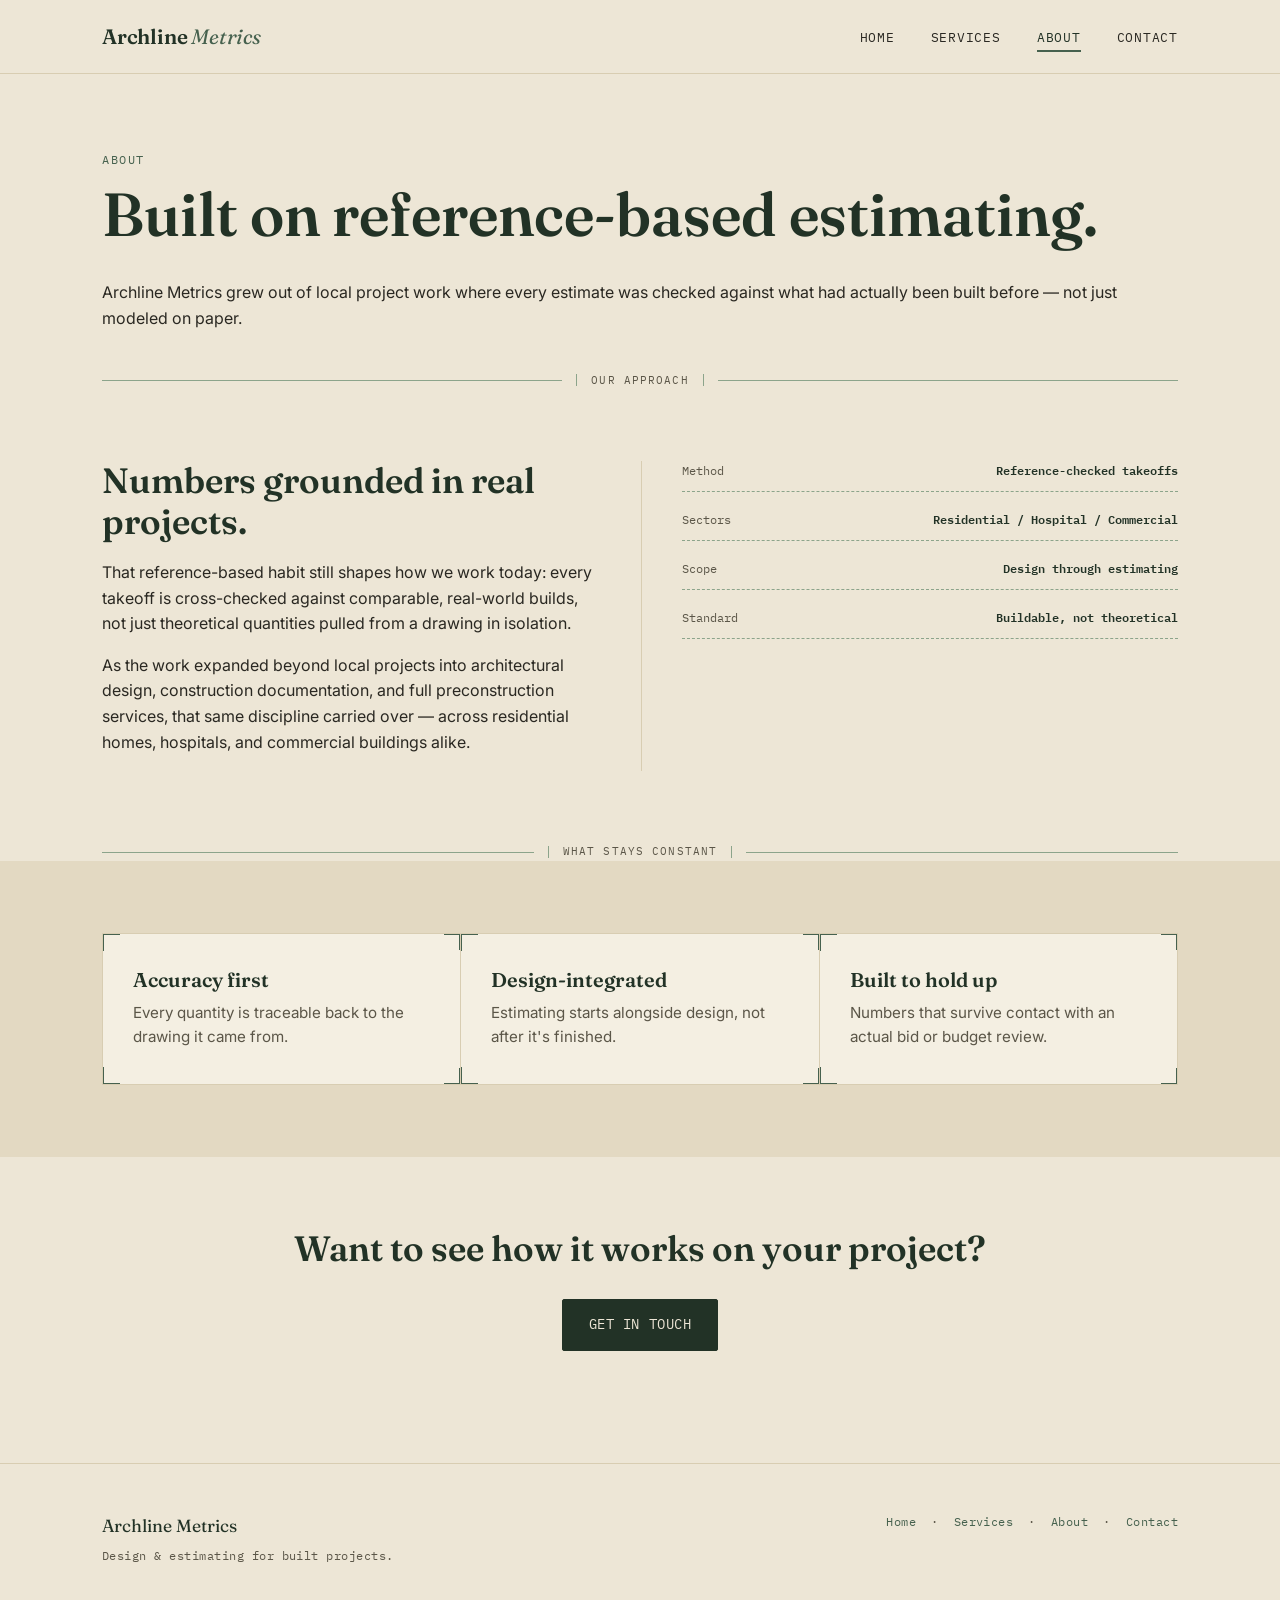
==== about.html @ 1ef8d774 "Add files via upload" ====
<!DOCTYPE html>
<html lang="en">
<head>
<meta charset="UTF-8">
<meta name="viewport" content="width=device-width, initial-scale=1.0">
<title>About — Archline Metrics</title>
<meta name="description" content="Archline Metrics grew out of reference-based estimating work into a full design and estimating practice for residential, hospital, and commercial projects.">
<link rel="preconnect" href="https://fonts.googleapis.com">
<link href="https://fonts.googleapis.com/css2?family=Fraunces:ital,wght@0,300;0,600;1,400&family=Inter:wght@400;500;600&family=IBM+Plex+Mono:wght@400;500&display=swap" rel="stylesheet">
<link rel="stylesheet" href="styles.css">
</head>
<body>

<header class="site-header">
  <div class="nav-row">
    <a href="index.html" class="brand">Archline <span>Metrics</span></a>
    <button class="nav-toggle" aria-label="Toggle navigation" aria-expanded="false">Menu</button>
    <ul class="nav-links">
      <li><a href="index.html">Home</a></li>
      <li><a href="services.html">Services</a></li>
      <li><a href="about.html" class="active">About</a></li>
      <li><a href="contact.html">Contact</a></li>
    </ul>
  </div>
</header>

<main>
  <section style="padding-bottom: 24px;">
    <div class="container">
      <span class="eyebrow">About</span>
      <h1>Built on reference-based estimating.</h1>
      <p class="lede">Archline Metrics grew out of local project work where every estimate was checked against what had actually been built before — not just modeled on paper.</p>
    </div>
  </section>

  <div class="dim-divider" role="presentation">
    <span class="dim-tick-l"></span>
    <span class="dim-label">Our approach</span>
    <span class="dim-tick-r"></span>
  </div>

  <section>
    <div class="container">
      <div class="grid-2" style="background:transparent; border:none;">
        <div style="padding-right: 40px;">
          <h2>Numbers grounded in real projects.</h2>
          <p>That reference-based habit still shapes how we work today: every takeoff is cross-checked against comparable, real-world builds, not just theoretical quantities pulled from a drawing in isolation.</p>
          <p>As the work expanded beyond local projects into architectural design, construction documentation, and full preconstruction services, that same discipline carried over — across residential homes, hospitals, and commercial buildings alike.</p>
        </div>
        <div style="padding-left: 40px; border-left: 1px solid var(--cream-line);">
          <div class="sheet-annotations">
            <div class="sheet-row"><span>Method</span><span>Reference-checked takeoffs</span></div>
            <div class="sheet-row"><span>Sectors</span><span>Residential / Hospital / Commercial</span></div>
            <div class="sheet-row"><span>Scope</span><span>Design through estimating</span></div>
            <div class="sheet-row"><span>Standard</span><span>Buildable, not theoretical</span></div>
          </div>
        </div>
      </div>
    </div>
  </section>

  <div class="dim-divider" role="presentation">
    <span class="dim-tick-l"></span>
    <span class="dim-label">What stays constant</span>
    <span class="dim-tick-r"></span>
  </div>

  <section class="panel">
    <div class="container">
      <div class="grid-3">
        <div class="bracket-card">
          <span class="bc-tr"></span><span class="bc-br"></span>
          <h3>Accuracy first</h3>
          <p>Every quantity is traceable back to the drawing it came from.</p>
        </div>
        <div class="bracket-card">
          <span class="bc-tr"></span><span class="bc-br"></span>
          <h3>Design-integrated</h3>
          <p>Estimating starts alongside design, not after it's finished.</p>
        </div>
        <div class="bracket-card">
          <span class="bc-tr"></span><span class="bc-br"></span>
          <h3>Built to hold up</h3>
          <p>Numbers that survive contact with an actual bid or budget review.</p>
        </div>
      </div>
    </div>
  </section>

  <section style="text-align:center;">
    <div class="container">
      <h2>Want to see how it works on your project?</h2>
      <a href="contact.html" class="btn btn-primary" style="margin-top: 12px;">Get in touch</a>
    </div>
  </section>
</main>

<footer class="site-footer">
  <div class="container footer-row">
    <div>
      <div class="footer-brand">Archline Metrics</div>
      <p class="footer-meta" style="margin-top:6px;">Design &amp; estimating for built projects.</p>
    </div>
    <div class="footer-meta">
      <a href="index.html">Home</a> &nbsp;·&nbsp;
      <a href="services.html">Services</a> &nbsp;·&nbsp;
      <a href="about.html">About</a> &nbsp;·&nbsp;
      <a href="contact.html">Contact</a>
    </div>
  </div>
</footer>

<script src="nav.js"></script>
</body>
</html>
---- styles.css ----
/* ============================================================
   Archline Metrics — design tokens
   Palette: warm beige ground + deep forest/sage greens + warm ink
   Type: Fraunces (display) / Inter (body) / IBM Plex Mono (measurements)
   Signature: architectural dimension-line dividers + drafting-sheet
   corner brackets on cards, echoing takeoff/drawing annotations.
   ============================================================ */

:root {
  --bg: #EDE6D6;           /* warm beige ground */
  --bg-panel: #E3D9C2;     /* slightly deeper beige for panels */
  --bg-card: #F4EFE2;      /* lightest card surface */
  --green-deep: #223226;   /* near-black forest green, headings */
  --green-mid: #46614E;    /* mid sage green, accents/links */
  --green-line: #8CA48B;   /* pale sage, hairlines & ticks */
  --ink: #2A2822;          /* warm near-black body text */
  --ink-soft: #5B5648;     /* muted secondary text */
  --cream-line: #D8CDB2;   /* faint dividers on beige */

  --font-display: 'Fraunces', Georgia, serif;
  --font-body: 'Inter', -apple-system, BlinkMacSystemFont, sans-serif;
  --font-mono: 'IBM Plex Mono', 'Courier New', monospace;

  --max-width: 1140px;
}

* { box-sizing: border-box; }
html { scroll-behavior: smooth; }

body {
  margin: 0;
  background: var(--bg);
  color: var(--ink);
  font-family: var(--font-body);
  font-size: 16px;
  line-height: 1.6;
  -webkit-font-smoothing: antialiased;
}

img { max-width: 100%; display: block; }

a {
  color: var(--green-mid);
  text-decoration: none;
}
a:hover { color: var(--green-deep); }

a:focus-visible,
button:focus-visible {
  outline: 2px solid var(--green-mid);
  outline-offset: 3px;
}

h1, h2, h3 {
  font-family: var(--font-display);
  color: var(--green-deep);
  margin: 0 0 0.5em 0;
  font-weight: 600;
  line-height: 1.15;
}

h1 { font-size: clamp(2.4rem, 5vw, 3.8rem); }
h2 { font-size: clamp(1.6rem, 3vw, 2.2rem); }
h3 { font-size: 1.25rem; }

p { margin: 0 0 1em 0; color: var(--ink); }

.eyebrow {
  font-family: var(--font-mono);
  font-size: 0.72rem;
  letter-spacing: 0.14em;
  text-transform: uppercase;
  color: var(--green-mid);
  display: inline-block;
  margin-bottom: 0.9em;
}

.container {
  max-width: var(--max-width);
  margin: 0 auto;
  padding: 0 32px;
}

/* ---------------- Header / Nav ---------------- */

.site-header {
  border-bottom: 1px solid var(--cream-line);
  background: var(--bg);
  position: sticky;
  top: 0;
  z-index: 50;
}

.nav-row {
  display: flex;
  align-items: center;
  justify-content: space-between;
  padding: 20px 32px;
  max-width: var(--max-width);
  margin: 0 auto;
}

.brand {
  font-family: var(--font-display);
  font-weight: 600;
  font-size: 1.3rem;
  color: var(--green-deep);
  letter-spacing: -0.01em;
}
.brand span {
  color: var(--green-mid);
  font-style: italic;
  font-weight: 400;
}

.nav-links {
  display: flex;
  gap: 36px;
  list-style: none;
  margin: 0;
  padding: 0;
}

.nav-links a {
  font-family: var(--font-mono);
  font-size: 0.8rem;
  letter-spacing: 0.06em;
  text-transform: uppercase;
  color: var(--ink);
  position: relative;
  padding-bottom: 4px;
}
.nav-links a.active,
.nav-links a:hover {
  color: var(--green-deep);
}
.nav-links a.active::after {
  content: "";
  position: absolute;
  left: 0; right: 0; bottom: -2px;
  height: 2px;
  background: var(--green-mid);
}

.nav-toggle {
  display: none;
  background: none;
  border: 1px solid var(--green-deep);
  border-radius: 4px;
  padding: 8px 10px;
  font-family: var(--font-mono);
  cursor: pointer;
}

/* ---------------- Dimension-line divider (signature) ---------------- */
/* Mirrors an architectural dimension annotation: tick — line — tick,
   with an optional centered label, used between page sections. */

.dim-divider {
  display: flex;
  align-items: center;
  gap: 14px;
  margin: 0 auto;
  width: 100%;
  max-width: var(--max-width);
  padding: 0 32px;
}

.dim-divider::before,
.dim-divider::after {
  content: "";
  flex: 1;
  height: 1px;
  background: var(--green-line);
  position: relative;
}

.dim-divider .dim-tick-l,
.dim-divider .dim-tick-r {
  width: 1px;
  height: 12px;
  background: var(--green-line);
}

.dim-label {
  font-family: var(--font-mono);
  font-size: 0.7rem;
  letter-spacing: 0.1em;
  text-transform: uppercase;
  color: var(--ink-soft);
  white-space: nowrap;
}

/* ---------------- Buttons ---------------- */

.btn {
  display: inline-flex;
  align-items: center;
  gap: 10px;
  font-family: var(--font-mono);
  font-size: 0.85rem;
  letter-spacing: 0.04em;
  text-transform: uppercase;
  padding: 14px 26px;
  border-radius: 2px;
  border: 1px solid var(--green-deep);
  transition: background 0.15s ease, color 0.15s ease;
}

.btn-primary {
  background: var(--green-deep);
  color: var(--bg);
}
.btn-primary:hover {
  background: var(--green-mid);
  color: var(--bg);
}

.btn-ghost {
  background: transparent;
  color: var(--green-deep);
}
.btn-ghost:hover {
  background: var(--green-deep);
  color: var(--bg);
}

/* ---------------- Hero ---------------- */

.hero {
  padding: 96px 0 80px;
  position: relative;
}

.hero-grid {
  display: grid;
  grid-template-columns: 1.1fr 0.9fr;
  gap: 56px;
  align-items: center;
}

.hero h1 { margin-bottom: 0.4em; }
.hero .lede {
  font-size: 1.15rem;
  color: var(--ink-soft);
  max-width: 46ch;
  margin-bottom: 2em;
}

.hero-actions { display: flex; gap: 16px; flex-wrap: wrap; }

/* Drafting panel: a stylized "sheet" with a title block, standing
   in for a hero image without using any imagery/iconography. */

.sheet {
  background: var(--bg-card);
  border: 1px solid var(--cream-line);
  padding: 28px 28px 0;
  position: relative;
}

.sheet-grid {
  background-image:
    linear-gradient(var(--cream-line) 1px, transparent 1px),
    linear-gradient(90deg, var(--cream-line) 1px, transparent 1px);
  background-size: 24px 24px;
  border: 1px solid var(--cream-line);
  padding: 28px;
  min-height: 280px;
  position: relative;
}

.sheet-annotations {
  display: flex;
  flex-direction: column;
  gap: 18px;
}

.sheet-row {
  display: flex;
  justify-content: space-between;
  font-family: var(--font-mono);
  font-size: 0.78rem;
  color: var(--ink-soft);
  border-bottom: 1px dashed var(--green-line);
  padding-bottom: 10px;
}
.sheet-row span:last-child { color: var(--green-deep); font-weight: 600; }

.sheet-titleblock {
  margin-top: 0;
  border-top: 1px solid var(--cream-line);
  padding: 16px 0 20px;
  display: flex;
  justify-content: space-between;
  font-family: var(--font-mono);
  font-size: 0.7rem;
  color: var(--ink-soft);
  letter-spacing: 0.05em;
  text-transform: uppercase;
}

/* ---------------- Corner-bracket card (signature) ---------------- */
/* Evokes crop/registration marks on a drafting sheet or title block */

.bracket-card {
  position: relative;
  background: var(--bg-card);
  padding: 34px 30px;
  height: 100%;
}

.bracket-card::before,
.bracket-card::after,
.bracket-card .bc-tr,
.bracket-card .bc-br {
  content: "";
  position: absolute;
  width: 16px;
  height: 16px;
  border: 1.5px solid var(--green-mid);
}
.bracket-card::before { top: 0; left: 0; border-right: none; border-bottom: none; }
.bracket-card::after { bottom: 0; left: 0; border-right: none; border-top: none; }
.bracket-card .bc-tr { top: 0; right: 0; border-left: none; border-bottom: none; }
.bracket-card .bc-br { bottom: 0; right: 0; border-left: none; border-top: none; }

.bracket-card .card-index {
  font-family: var(--font-mono);
  font-size: 0.72rem;
  color: var(--green-line);
  letter-spacing: 0.1em;
  margin-bottom: 14px;
  display: block;
}

.bracket-card h3 { margin-bottom: 0.5em; }
.bracket-card p { color: var(--ink-soft); font-size: 0.95rem; margin-bottom: 0; }

/* ---------------- Section layout ---------------- */

section { padding: 72px 0; }
.section-head { max-width: 60ch; margin-bottom: 48px; }

.grid-3 {
  display: grid;
  grid-template-columns: repeat(3, 1fr);
  gap: 1px;
  background: var(--cream-line);
  border: 1px solid var(--cream-line);
}

.grid-2 {
  display: grid;
  grid-template-columns: repeat(2, 1fr);
  gap: 1px;
  background: var(--cream-line);
  border: 1px solid var(--cream-line);
}

.panel {
  background: var(--bg-panel);
}

/* ---------------- Footer ---------------- */

.site-footer {
  border-top: 1px solid var(--cream-line);
  padding: 48px 0 40px;
  margin-top: 40px;
}

.footer-row {
  display: flex;
  justify-content: space-between;
  align-items: flex-start;
  flex-wrap: wrap;
  gap: 24px;
}

.footer-brand {
  font-family: var(--font-display);
  color: var(--green-deep);
  font-size: 1.1rem;
}

.footer-meta {
  font-family: var(--font-mono);
  font-size: 0.75rem;
  color: var(--ink-soft);
  letter-spacing: 0.04em;
}

/* ---------------- Responsive ---------------- */

@media (max-width: 860px) {
  .hero-grid { grid-template-columns: 1fr; }
  .grid-3, .grid-2 { grid-template-columns: 1fr; }
  .nav-links {
    position: absolute;
    top: 100%; left: 0; right: 0;
    background: var(--bg);
    border-bottom: 1px solid var(--cream-line);
    flex-direction: column;
    gap: 0;
    padding: 8px 0;
    display: none;
  }
  .nav-links.open { display: flex; }
  .nav-links li { border-top: 1px solid var(--cream-line); }
  .nav-links a { display: block; padding: 14px 32px; }
  .nav-toggle { display: block; }
}

@media (prefers-reduced-motion: reduce) {
  html { scroll-behavior: auto; }
  * { transition: none !important; }
}
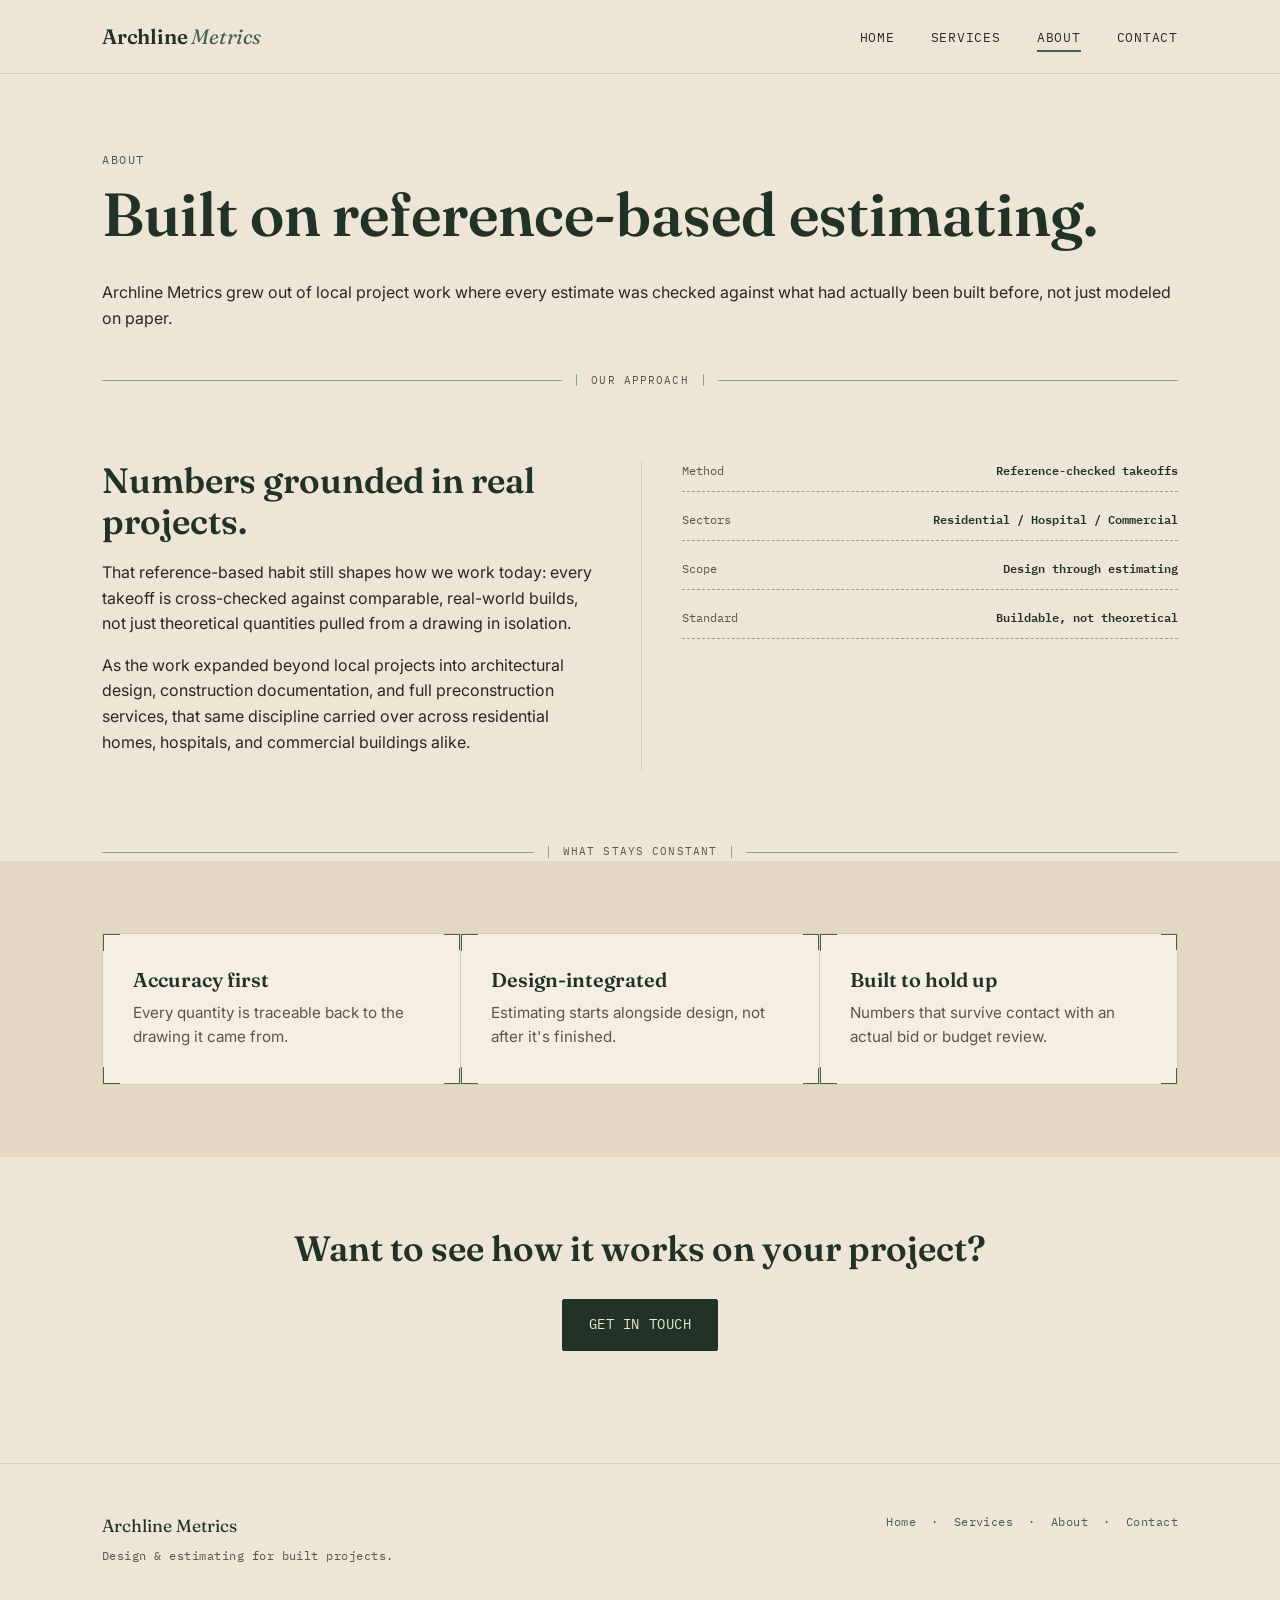
==== commit ed4bdcc4: "Add files via upload" ====
--- a/about.html
+++ b/about.html
@@ -3,7 +3,7 @@
 <head>
 <meta charset="UTF-8">
 <meta name="viewport" content="width=device-width, initial-scale=1.0">
-<title>About — Archline Metrics</title>
+<title>About | Archline Metrics</title>
 <meta name="description" content="Archline Metrics grew out of reference-based estimating work into a full design and estimating practice for residential, hospital, and commercial projects.">
 <link rel="preconnect" href="https://fonts.googleapis.com">
 <link href="https://fonts.googleapis.com/css2?family=Fraunces:ital,wght@0,300;0,600;1,400&family=Inter:wght@400;500;600&family=IBM+Plex+Mono:wght@400;500&display=swap" rel="stylesheet">
@@ -29,7 +29,7 @@
     <div class="container">
       <span class="eyebrow">About</span>
       <h1>Built on reference-based estimating.</h1>
-      <p class="lede">Archline Metrics grew out of local project work where every estimate was checked against what had actually been built before — not just modeled on paper.</p>
+      <p class="lede">Archline Metrics grew out of local project work where every estimate was checked against what had actually been built before, not just modeled on paper.</p>
     </div>
   </section>
 
@@ -45,7 +45,7 @@
         <div style="padding-right: 40px;">
           <h2>Numbers grounded in real projects.</h2>
           <p>That reference-based habit still shapes how we work today: every takeoff is cross-checked against comparable, real-world builds, not just theoretical quantities pulled from a drawing in isolation.</p>
-          <p>As the work expanded beyond local projects into architectural design, construction documentation, and full preconstruction services, that same discipline carried over — across residential homes, hospitals, and commercial buildings alike.</p>
+          <p>As the work expanded beyond local projects into architectural design, construction documentation, and full preconstruction services, that same discipline carried over across residential homes, hospitals, and commercial buildings alike.</p>
         </div>
         <div style="padding-left: 40px; border-left: 1px solid var(--cream-line);">
           <div class="sheet-annotations">
--- a/styles.css
+++ b/styles.css
@@ -1,5 +1,5 @@
 /* ============================================================
-   Archline Metrics — design tokens
+   Archline Metrics: design tokens
    Palette: warm beige ground + deep forest/sage greens + warm ink
    Type: Fraunces (display) / Inter (body) / IBM Plex Mono (measurements)
    Signature: architectural dimension-line dividers + drafting-sheet
@@ -153,7 +153,7 @@
 }
 
 /* ---------------- Dimension-line divider (signature) ---------------- */
-/* Mirrors an architectural dimension annotation: tick — line — tick,
+/* Mirrors an architectural dimension annotation: tick, line, tick,
    with an optional centered label, used between page sections. */
 
 .dim-divider {
